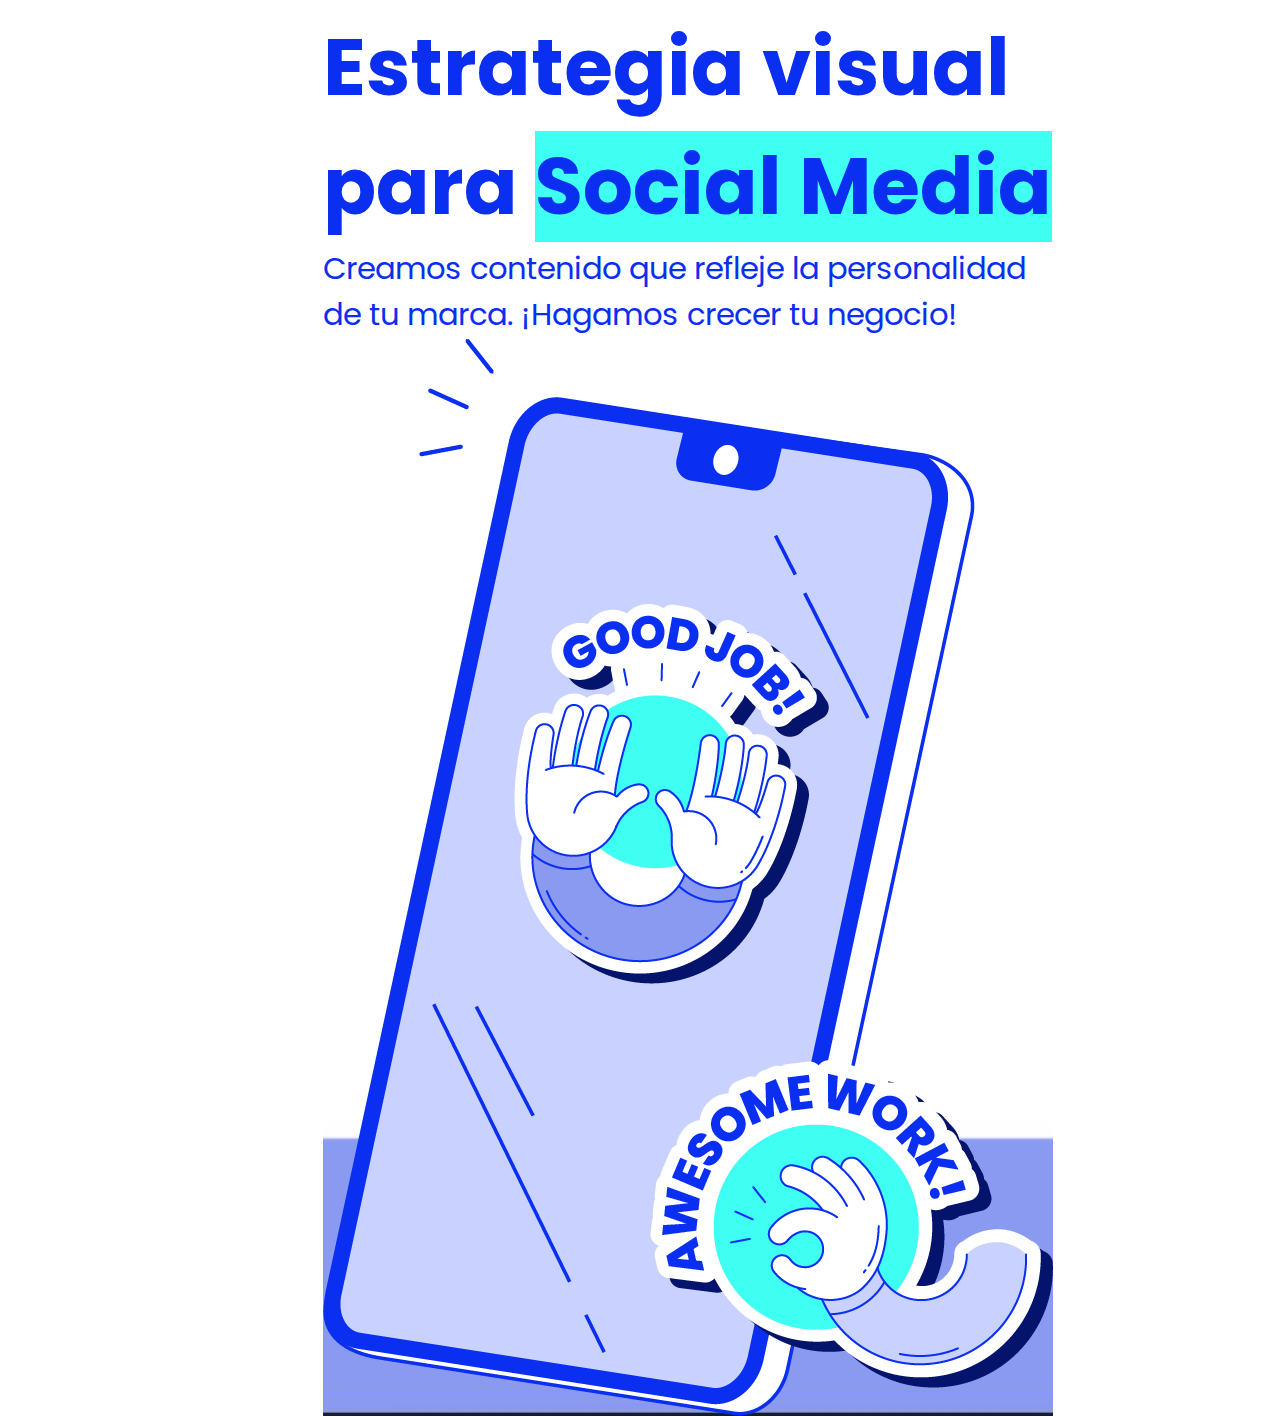
==== Index.html @ fc82f704 "Desafio-5-HTML-Ejercicio-1" ====
<!DOCTYPE html>
<html lang="en">
<head>
    <meta charset="UTF-8">
    <meta name="viewport" content="width=device-width, initial-scale=1.0">
    <title>Laboratorio 1</title>
    <link rel="preconnect" href="https://fonts.googleapis.com">
    <link rel="preconnect" href="https://fonts.gstatic.com" crossorigin>
    <link href="https://fonts.googleapis.com/css2?family=Asap:ital,wght@0,100;0,300;1,200;1,400&family=Montserrat:wght@200;300;400;500;600;700;800;900&family=MuseoModerno:wght@100;500&family=Poppins:wght@100;200;300;400;500;600;700;900&display=swap" rel="stylesheet">
    <style>
        .Titulo{
            margin-left: 35vh;
            text-align: left;
            font-family: Poppins;
            font-weight: bold;
            font-size: 59pt;
            color: #0a2ff1;

        }
        .Cuerpo{
            margin-left: 35vh;
            text-align: left;
            font-family: Poppins;
            font-size: 23pt;
            color: #0a2ff1;
        }
        .imagen{
            margin-left: 35vh;
        }
        #Fondo{
            width: 730px;
            height: 1078px;
            margin: 0;
            bottom: 0;
        }
        .imagen {
            position: relative;
        }

        .imagen img{
            position: absolute;
            top: 0;
            left: 0;
        }   

    </style>
</head>
<body>
    <header>
        <div class="Titulo" >Estrategia visual</div>
        <div class="Titulo" >para <span style="background-color: #3ffff3; font-weight: bold;">Social Media</span>
    </header>

<Contenido>
    <div class="Cuerpo">Creamos contenido que refleje la personalidad</div>
    <div class="Cuerpo">de tu marca. ¡Hagamos crecer tu negocio!</div>
</Contenido>

<div class="imagen">
    <img src="/Imagenes/fondo.JPG" alt="Fondo"   id="Fondo">
    <img src="/Imagenes/celu.png" alt="Celular"  id="Celular">
</div>


</body>
</html>
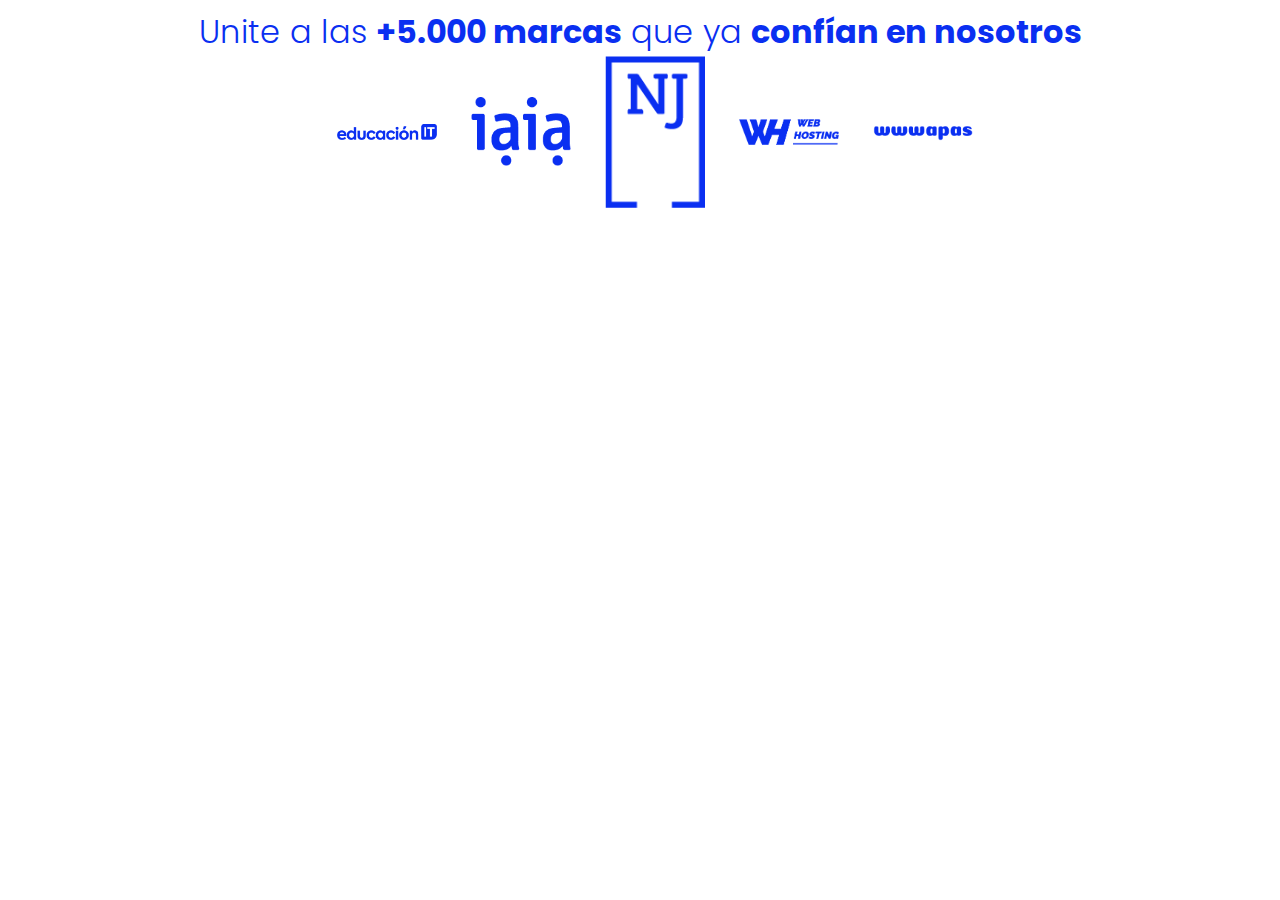
==== commit 2e83f5d3: "Ejercicio-2-HTML-Desafio-5" ====
--- a/Index.html
+++ b/Index.html
@@ -3,64 +3,41 @@
 <head>
     <meta charset="UTF-8">
     <meta name="viewport" content="width=device-width, initial-scale=1.0">
-    <title>Laboratorio 1</title>
+    <title>Laboratorio 2</title>
     <link rel="preconnect" href="https://fonts.googleapis.com">
     <link rel="preconnect" href="https://fonts.gstatic.com" crossorigin>
     <link href="https://fonts.googleapis.com/css2?family=Asap:ital,wght@0,100;0,300;1,200;1,400&family=Montserrat:wght@200;300;400;500;600;700;800;900&family=MuseoModerno:wght@100;500&family=Poppins:wght@100;200;300;400;500;600;700;900&display=swap" rel="stylesheet">
     <style>
-        .Titulo{
-            margin-left: 35vh;
-            text-align: left;
+        .Imagenes{
+            text-align: center;
+        }
+        .Texto{
             font-family: Poppins;
+            font-size: 24pt;
+            color: #0a2ff1;
+            text-align: center;
+            font-weight: 300;
+        }
+        #recorte{
             font-weight: bold;
-            font-size: 59pt;
-            color: #0a2ff1;
-
         }
-        .Cuerpo{
-            margin-left: 35vh;
-            text-align: left;
-            font-family: Poppins;
-            font-size: 23pt;
-            color: #0a2ff1;
+        #imagen{
+            width:100px; 
+            vertical-align: middle;
+            margin-left: 30px;
         }
-        .imagen{
-            margin-left: 35vh;
-        }
-        #Fondo{
-            width: 730px;
-            height: 1078px;
-            margin: 0;
-            bottom: 0;
-        }
-        .imagen {
-            position: relative;
-        }
-
-        .imagen img{
-            position: absolute;
-            top: 0;
-            left: 0;
-        }   
-
     </style>
 </head>
-<body>
-    <header>
-        <div class="Titulo" >Estrategia visual</div>
-        <div class="Titulo" >para <span style="background-color: #3ffff3; font-weight: bold;">Social Media</span>
-    </header>
-
-<Contenido>
-    <div class="Cuerpo">Creamos contenido que refleje la personalidad</div>
-    <div class="Cuerpo">de tu marca. ¡Hagamos crecer tu negocio!</div>
-</Contenido>
-
-<div class="imagen">
-    <img src="/Imagenes/fondo.JPG" alt="Fondo"   id="Fondo">
-    <img src="/Imagenes/celu.png" alt="Celular"  id="Celular">
-</div>
-
-
-</body>
+<footer>
+    <div class="Texto">
+        Unite a las <span id="recorte">+5.000 marcas</span> que ya <span id="recorte">confían en nosotros</span>
+    </div>
+    <div class="Imagenes">
+        <img src="Imagenes/logos-EIT.png" alt="logos-EIT" id="imagen">
+        <img src="Imagenes/logos-iaia.png" alt="logos-iaia" id="imagen">
+        <img src="Imagenes/logos-NJ.png" alt="logos-NJ" id="imagen">
+        <img src="Imagenes/logos-WH.png" alt="logos-WH" id="imagen">
+        <img src="Imagenes/logos-wwwapas.png" alt="logos-wwwapas" id="imagen">
+    </div>
+</footer>
 </html>